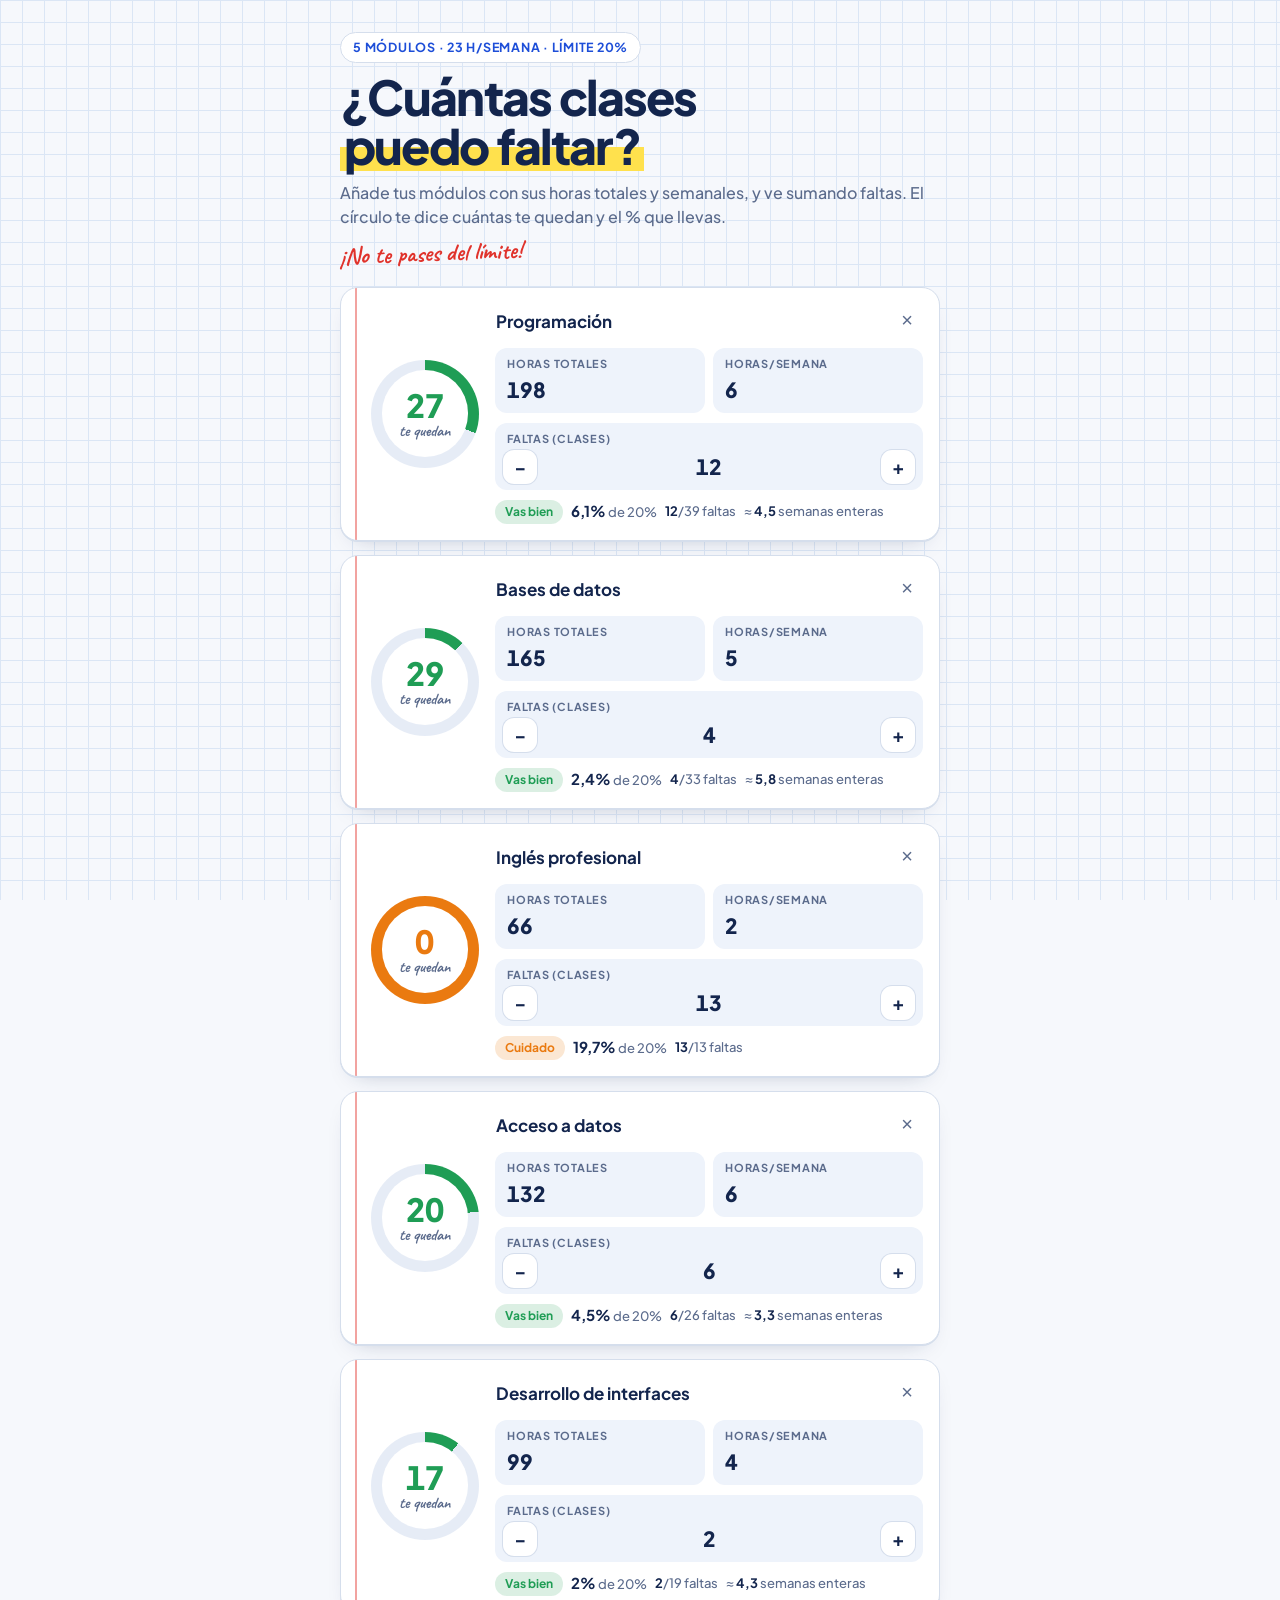
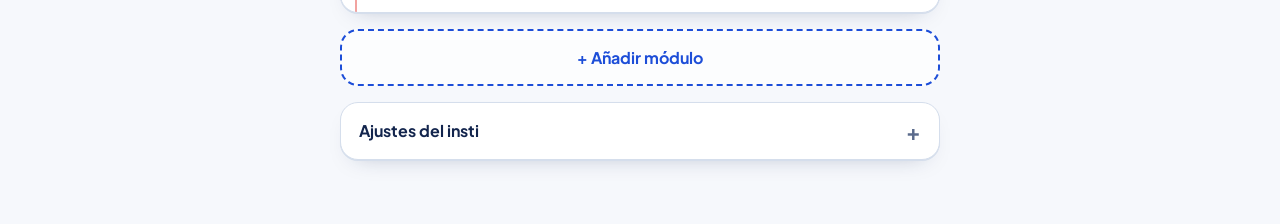
==== docs/index.html @ 83b90060 "Add files via upload" ====
<!DOCTYPE html>
<html lang="es">
<head>
  <meta charset="UTF-8">
  <meta name="viewport" content="width=device-width, initial-scale=1.0">
  <title>¿Cuántas clases puedo faltar? · Calculadora de faltas FP</title>
  <meta name="description" content="Calcula cuántas clases puedes faltar en cada módulo de FP antes de perder la evaluación continua.">
  <meta name="theme-color" content="#f6f8fc" media="(prefers-color-scheme: light)">
  <meta name="theme-color" content="#1c3a31" media="(prefers-color-scheme: dark)">
  <link rel="icon" href="img/favicon.svg" type="image/svg+xml">

  <link rel="preconnect" href="https://fonts.googleapis.com">
  <link rel="preconnect" href="https://fonts.gstatic.com" crossorigin>
  <link rel="stylesheet" href="https://fonts.googleapis.com/css2?family=Plus+Jakarta+Sans:wght@500;600;700;800&family=Caveat:wght@700&display=swap">
  <link rel="stylesheet" href="css/estilos.css">
</head>
<body>

  <main class="wrap">
    <header>
      <span class="tag" id="resumen">Agenda de faltas</span>
      <h1>¿Cuántas clases <em>puedo faltar?</em></h1>
      <p class="lead">Añade tus módulos con sus horas totales y semanales, y ve sumando faltas. El círculo te dice cuántas te quedan y el % que llevas.</p>
      <span class="hand">¡No te pases del límite!</span>
    </header>

    <div id="modulos" class="lista"></div>
    <button class="add" id="anadir" type="button">+ Añadir módulo</button>

    <details class="ajustes">
      <summary>Ajustes del insti</summary>
      <div class="settings">
        <label for="pct">% de faltas permitido
          <input id="pct" type="number" min="1" max="100" inputmode="numeric">
        </label>
        <label for="duracion">Minutos por clase
          <input id="duracion" type="number" min="10" step="5" inputmode="numeric">
        </label>
        <label for="semanas">Semanas de curso
          <input id="semanas" type="number" min="1" inputmode="numeric">
        </label>
        <p class="note">Normalmente en FP pierdes la evaluación continua al pasar del 20% de las horas de un módulo. Las horas totales de cada módulo salen en el currículo del ciclo o en la programación que te da el profe. Si dejas las horas totales vacías, se calculan con horas/semana × semanas de curso. Cada centro puede tenerlo distinto, así que confírmalo con tu tutor. Los datos se guardan solo en tu móvil u ordenador.</p>
      </div>
    </details>
  </main>

  <!-- Aviso con el gato cuando se pierde la evaluación continua -->
  <div class="overlay" id="aviso" hidden role="dialog" aria-modal="true" aria-labelledby="avisoTitulo">
    <div class="pop">
      <img src="img/gato-platano.png" alt="Gato plátano llorando y bailando">
      <h3 id="avisoTitulo">Has perdido la evaluación continua</h3>
      <p id="avisoTexto"></p>
      <button type="button" id="cerrarAviso">Vale… 😭</button>
    </div>
  </div>

  <script src="js/calculo.js"></script>
  <script src="js/app.js"></script>
</body>
</html>
---- docs/css/estilos.css ----
/* ==========================================================
   Calculadora de faltas FP
   Estilo: hoja de cuaderno cuadriculado (modo claro)
           y pizarra verde (modo oscuro)
   ========================================================== */

:root {
  --bg: #f6f8fc;
  --grid: #dbe6f5;
  --card: #ffffff;
  --soft: #eef3fb;
  --ink: #13254d;
  --muted: #5b6b8c;
  --line: #d5deec;

  --pen: #1d4ed8;        /* bolígrafo azul */
  --marker: #ffe14d;     /* subrayador */
  --marker-ink: #2a2300;
  --margin: #f2a3a0;     /* margen rojo del cuaderno */
  --track: #e6ecf6;

  --ok: #1f9d55;
  --warn: #ea7a10;
  --bad: #e0322b;

  --shadow: 0 1px 0 var(--line), 0 10px 24px -16px rgb(19 37 77 / .35);
  --font: "Plus Jakarta Sans", ui-sans-serif, system-ui, sans-serif;
  --hand: "Caveat", "Segoe Print", "Comic Sans MS", cursive;
}

@media (prefers-color-scheme: dark) {
  :root {
    --bg: #1c3a31;
    --grid: #25463c;
    --card: #22443a;
    --soft: #2a5145;
    --ink: #f3f1e7;
    --muted: #b5c7bd;
    --line: #3a6155;

    --pen: #9cc2ff;
    --marker: #ffe66b;
    --margin: #ff8a80;
    --track: #2f5a4d;

    --ok: #7ee0a3;
    --warn: #ffbf5e;
    --bad: #ff8a80;

    --shadow: 0 1px 0 var(--line), 0 12px 28px -16px rgb(0 0 0 / .55);
    color-scheme: dark;
  }
}

/* ---------- Base ---------- */

* { box-sizing: border-box; }

body {
  margin: 0;
  padding: 32px 16px 64px;
  color: var(--ink);
  font: 500 16px/1.5 var(--font);
  background-color: var(--bg);
  background-image:
    linear-gradient(var(--grid) 1px, transparent 1px),
    linear-gradient(90deg, var(--grid) 1px, transparent 1px);
  background-size: 22px 22px;
  background-attachment: fixed;
}

.wrap {
  max-width: 600px;
  margin: 0 auto;
  display: grid;
  gap: 16px;
}

button:focus-visible,
input:focus-visible,
summary:focus-visible {
  outline: 3px solid var(--marker);
  outline-offset: 2px;
}

/* ---------- Cabecera ---------- */

header {
  display: grid;
  gap: 10px;
  margin-bottom: 6px;
}

.tag {
  justify-self: start;
  padding: 5px 12px;
  border: 1px solid var(--line);
  border-radius: 99px;
  background: var(--card);
  color: var(--pen);
  font-size: 12.5px;
  font-weight: 700;
  letter-spacing: .06em;
  text-transform: uppercase;
}

h1 {
  margin: 0;
  font: 800 clamp(32px, 8.5vw, 48px)/1.02 var(--font);
  letter-spacing: -.035em;
  text-wrap: balance;
}

h1 em {
  font-style: normal;
  padding: 0 .08em;
  background: linear-gradient(transparent 52%, var(--marker) 52%, var(--marker) 92%, transparent 92%);
  -webkit-box-decoration-break: clone;
  box-decoration-break: clone;
}

.lead {
  margin: 0;
  color: var(--muted);
}

.hand {
  justify-self: start;
  margin-top: 2px;
  color: var(--bad);
  font: 700 24px/1 var(--hand);
  transform: rotate(-2deg);
}

/* ---------- Tarjeta de asignatura ---------- */

.lista {
  display: grid;
  gap: 14px;
}

.vacio {
  margin: 0;
  color: var(--muted);
  font: 700 20px/1.2 var(--hand);
}

.card {
  display: grid;
  grid-template-columns: auto 1fr;
  gap: 16px;
  align-items: center;
  padding: 16px 16px 16px 30px;
  border: 1px solid var(--line);
  border-radius: 18px;
  background-color: var(--card);
  /* línea roja de margen, como en las libretas */
  background-image: linear-gradient(90deg, transparent 14px, var(--margin) 14px, var(--margin) 16px, transparent 16px);
  box-shadow: var(--shadow);
}

/* Anillo de progreso */
@property --p {
  syntax: "<number>";
  inherits: false;
  initial-value: 0;
}

.ring {
  --p: 0;
  --c: var(--ok);
  width: 108px;
  aspect-ratio: 1;
  display: grid;
  place-items: center;
  border-radius: 50%;
  background: conic-gradient(var(--c) calc(var(--p) * 1%), var(--track) 0);
  transition: --p .4s;
}

.ring > div {
  width: 80%;
  aspect-ratio: 1;
  display: grid;
  place-items: center;
  align-content: center;
  border-radius: 50%;
  background: var(--card);
  line-height: 1;
  text-align: center;
}

.ring b {
  color: var(--c);
  font: 800 32px/1 var(--font);
  font-variant-numeric: tabular-nums;
}

.ring small {
  margin-top: 2px;
  color: var(--muted);
  font: 700 16px/1 var(--hand);
}

.ring img {
  width: 84%;
  transform-origin: 50% 90%;
  animation: bailar .55s ease-in-out infinite;
}

.side {
  display: grid;
  gap: 10px;
  min-width: 0;
}

.top {
  display: flex;
  align-items: center;
  gap: 6px;
}

.name {
  flex: 1;
  min-width: 0;
  margin-left: -8px;
  padding: 5px 8px;
  border: 1px solid transparent;
  border-radius: 10px;
  background: transparent;
  color: var(--ink);
  font: 700 17px var(--font);
}

.name::placeholder { color: var(--muted); }

.name:hover,
.name:focus {
  border-color: var(--line);
  background: var(--soft);
}

.x {
  flex: none;
  width: 32px;
  height: 32px;
  border: 0;
  border-radius: 10px;
  background: none;
  color: var(--muted);
  font-size: 20px;
  cursor: pointer;
}

.x:hover {
  background: var(--soft);
  color: var(--bad);
}

/* Contadores − / + */
.row {
  display: grid;
  grid-template-columns: 1fr 1fr;
  gap: 8px;
}

.box {
  display: grid;
  gap: 2px;
  min-width: 0;
  padding: 8px 8px 6px;
  border-radius: 12px;
  background: var(--soft);
}

.box > span {
  padding-left: 4px;
  color: var(--muted);
  font-size: 11px;
  font-weight: 700;
  letter-spacing: .07em;
  text-transform: uppercase;
}

/* Campos de horas (se rellenan una vez, sin botones) */
.campo { cursor: text; }

.campo input {
  width: 100%;
  min-width: 0;
  padding: 2px 4px 4px;
  border: 0;
  background: transparent;
  color: var(--ink);
  font: 800 21px var(--font);
  font-variant-numeric: tabular-nums;
  -moz-appearance: textfield;
  appearance: textfield;
}

.campo input::placeholder { color: var(--muted); font-weight: 600; }

.campo input::-webkit-inner-spin-button,
.campo input::-webkit-outer-spin-button {
  -webkit-appearance: none;
  margin: 0;
}

.step {
  display: flex;
  align-items: center;
  gap: 4px;
}

.step button {
  flex: none;
  width: 34px;
  height: 34px;
  border: 0;
  border-radius: 11px;
  background: var(--card);
  box-shadow: 0 0 0 1px var(--line);
  color: var(--ink);
  font: 700 19px/1 var(--font);
  cursor: pointer;
}

.step button:hover {
  background: var(--marker);
  color: var(--marker-ink);
  box-shadow: none;
}

.step button:active { transform: scale(.92); }

.step input {
  width: 100%;
  min-width: 0;
  padding: 0;
  border: 0;
  background: transparent;
  color: var(--ink);
  font: 800 21px var(--font);
  font-variant-numeric: tabular-nums;
  text-align: center;
  -moz-appearance: textfield;
  appearance: textfield;
}

.step input::-webkit-inner-spin-button,
.step input::-webkit-outer-spin-button {
  -webkit-appearance: none;
  margin: 0;
}

/* Estado */
.status {
  display: flex;
  flex-wrap: wrap;
  align-items: center;
  gap: 8px;
  color: var(--muted);
  font-size: 13px;
}

.status strong { color: var(--ink); }

.status .pct strong { font-size: 15px; }

.status .nota { font-style: italic; }

.pill {
  padding: 3px 10px;
  border-radius: 99px;
  font-size: 12px;
  font-weight: 700;
}

.pill.ok   { background: color-mix(in srgb, var(--ok) 16%, transparent);   color: var(--ok); }
.pill.warn { background: color-mix(in srgb, var(--warn) 18%, transparent); color: var(--warn); }
.pill.bad  { background: color-mix(in srgb, var(--bad) 18%, transparent);  color: var(--bad); }

@media (max-width: 420px) {
  .card {
    grid-template-columns: 1fr;
    justify-items: center;
  }
  .side { width: 100%; }
  .ring { width: 120px; }
}

/* ---------- Botón añadir y ajustes ---------- */

.add {
  padding: 16px;
  border: 2px dashed var(--pen);
  border-radius: 18px;
  background: color-mix(in srgb, var(--card) 70%, transparent);
  color: var(--pen);
  font: 700 16px var(--font);
  cursor: pointer;
}

.add:hover { background: var(--card); }

.ajustes {
  padding: 2px 18px;
  border: 1px solid var(--line);
  border-radius: 18px;
  background: var(--card);
  box-shadow: var(--shadow);
}

.ajustes summary {
  display: flex;
  justify-content: space-between;
  align-items: center;
  padding: 14px 0;
  font-weight: 700;
  list-style: none;
  cursor: pointer;
}

.ajustes summary::-webkit-details-marker { display: none; }

.ajustes summary::after {
  content: "+";
  color: var(--muted);
  font-size: 22px;
  line-height: 1;
}

.ajustes[open] summary::after { content: "−"; }

.settings {
  display: grid;
  grid-template-columns: repeat(auto-fit, minmax(150px, 1fr));
  gap: 12px;
  padding-bottom: 16px;
}

.settings label {
  display: grid;
  gap: 4px;
  color: var(--muted);
  font-size: 12.5px;
  font-weight: 700;
}

.settings input {
  width: 100%;
  min-width: 0;
  padding: 9px 12px;
  border: 1px solid var(--line);
  border-radius: 12px;
  background: var(--soft);
  color: var(--ink);
  font: 700 16px var(--font);
}

.note {
  grid-column: 1 / -1;
  margin: 0;
  color: var(--muted);
  font-size: 13px;
}

/* ---------- Aviso con el gato ---------- */

.overlay {
  position: fixed;
  inset: 0;
  z-index: 20;
  display: grid;
  place-items: center;
  padding: 16px;
  background: color-mix(in srgb, var(--bg) 75%, transparent);
  -webkit-backdrop-filter: blur(8px);
  backdrop-filter: blur(8px);
}

.overlay[hidden] { display: none; }

.pop {
  width: 100%;
  max-width: 360px;
  display: grid;
  justify-items: center;
  gap: 8px;
  padding: 24px 20px 20px;
  border: 1px solid var(--line);
  border-radius: 30px;
  background: var(--card);
  box-shadow: var(--shadow);
  text-align: center;
  animation: aparecer .45s cubic-bezier(.3, 1.5, .5, 1);
}

.pop img {
  width: min(220px, 60vw);
  height: auto;
  transform-origin: 50% 90%;
  animation: bailar .55s ease-in-out infinite;
}

.pop h3 {
  margin: 6px 0 0;
  color: var(--bad);
  font: 700 34px/1 var(--hand);
  text-wrap: balance;
}

.pop p {
  margin: 0;
  color: var(--muted);
}

.pop button {
  margin-top: 8px;
  padding: 12px 24px;
  border: 0;
  border-radius: 14px;
  background: var(--marker);
  color: var(--marker-ink);
  font: 800 16px var(--font);
  cursor: pointer;
}

/* ---------- Animaciones ---------- */

@keyframes bailar {
  0%   { transform: translateX(-8px) rotate(-10deg) translateY(0); }
  25%  { transform: translateX(0)    rotate(0)      translateY(-12px); }
  50%  { transform: translateX(8px)  rotate(10deg)  translateY(0); }
  75%  { transform: translateX(0)    rotate(0)      translateY(-12px); }
  100% { transform: translateX(-8px) rotate(-10deg) translateY(0); }
}

@keyframes aparecer {
  from { transform: scale(.7); opacity: 0; }
  to   { transform: scale(1);  opacity: 1; }
}

@media (prefers-reduced-motion: reduce) {
  .pop img,
  .ring img { animation-duration: 2.4s; }
  .pop { animation: none; }
  .ring { transition: none; }
}
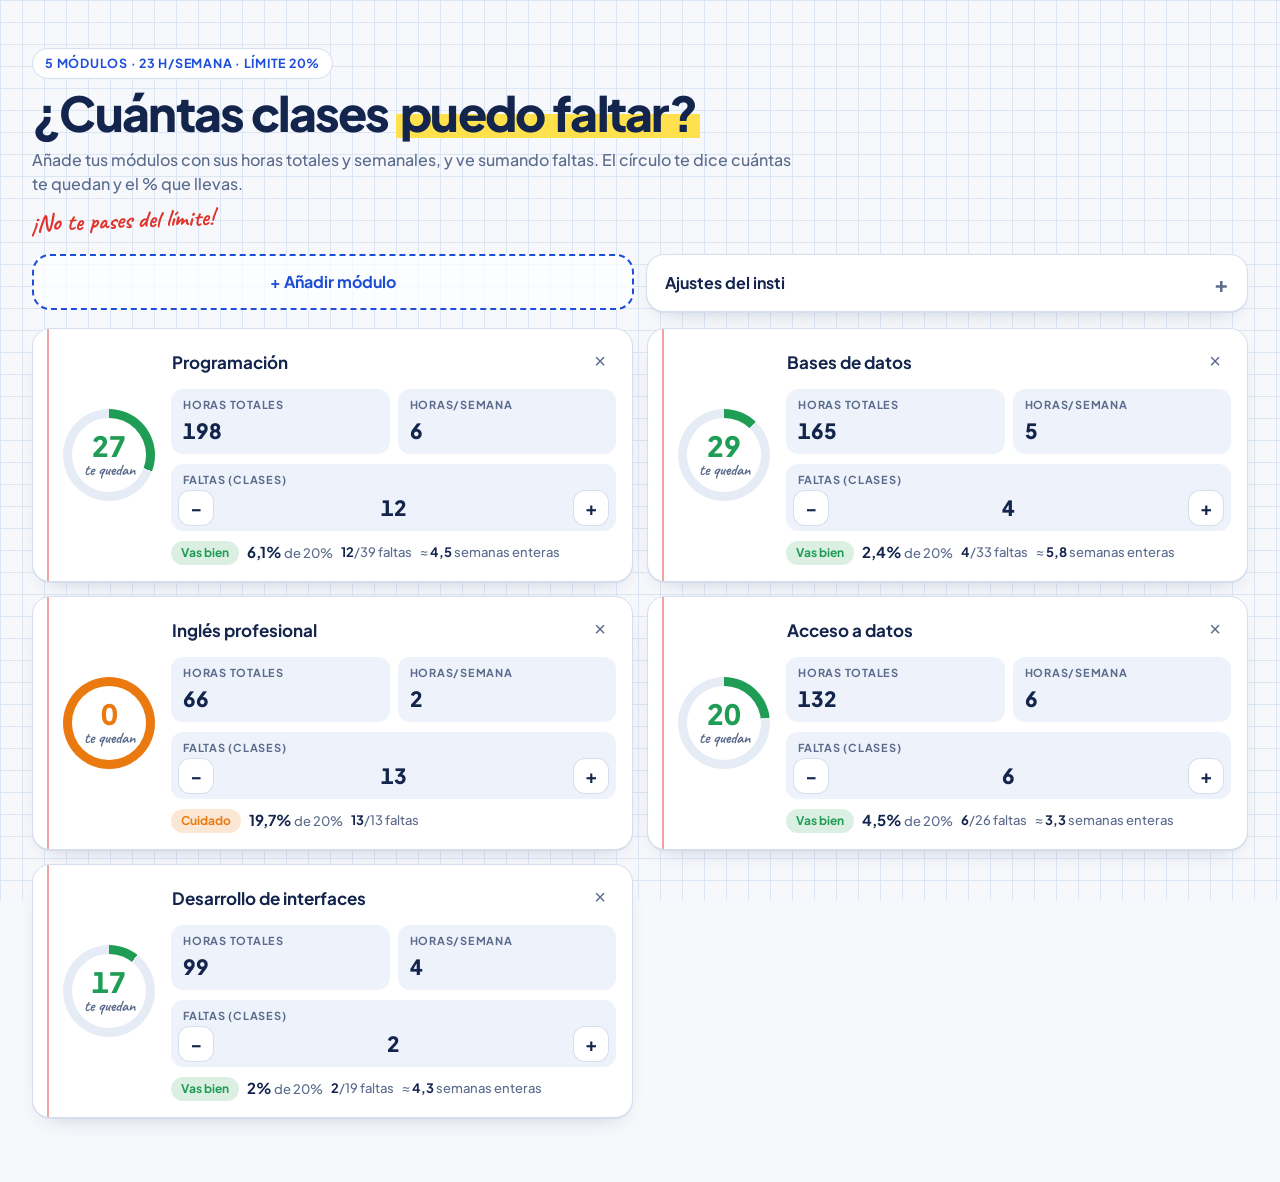
==== commit 20e97505: "Add files via upload" ====
--- a/docs/index.html
+++ b/docs/index.html
@@ -6,7 +6,7 @@
   <title>¿Cuántas clases puedo faltar? · Calculadora de faltas FP</title>
   <meta name="description" content="Calcula cuántas clases puedes faltar en cada módulo de FP antes de perder la evaluación continua.">
   <meta name="theme-color" content="#f6f8fc" media="(prefers-color-scheme: light)">
-  <meta name="theme-color" content="#1c3a31" media="(prefers-color-scheme: dark)">
+  <meta name="theme-color" content="#0f1730" media="(prefers-color-scheme: dark)">
   <link rel="icon" href="img/favicon.svg" type="image/svg+xml">
 
   <link rel="preconnect" href="https://fonts.googleapis.com">
@@ -24,10 +24,10 @@
       <span class="hand">¡No te pases del límite!</span>
     </header>
 
-    <div id="modulos" class="lista"></div>
-    <button class="add" id="anadir" type="button">+ Añadir módulo</button>
+    <div class="acciones">
+      <button class="add" id="anadir" type="button">+ Añadir módulo</button>
 
-    <details class="ajustes">
+      <details class="ajustes">
       <summary>Ajustes del insti</summary>
       <div class="settings">
         <label for="pct">% de faltas permitido
@@ -40,8 +40,11 @@
           <input id="semanas" type="number" min="1" inputmode="numeric">
         </label>
         <p class="note">Normalmente en FP pierdes la evaluación continua al pasar del 20% de las horas de un módulo. Las horas totales de cada módulo salen en el currículo del ciclo o en la programación que te da el profe. Si dejas las horas totales vacías, se calculan con horas/semana × semanas de curso. Cada centro puede tenerlo distinto, así que confírmalo con tu tutor. Los datos se guardan solo en tu móvil u ordenador.</p>
-      </div>
-    </details>
+        </div>
+      </details>
+    </div>
+
+    <div id="modulos" class="lista"></div>
   </main>
 
   <!-- Aviso con el gato cuando se pierde la evaluación continua -->
--- a/docs/css/estilos.css
+++ b/docs/css/estilos.css
@@ -1,7 +1,7 @@
 /* ==========================================================
    Calculadora de faltas FP
    Estilo: hoja de cuaderno cuadriculado (modo claro)
-           y pizarra verde (modo oscuro)
+           y cuaderno de noche azul marino (modo oscuro)
    ========================================================== */
 
 :root {
@@ -23,6 +23,9 @@
   --warn: #ea7a10;
   --bad: #e0322b;
 
+  --hl-from: 52%;        /* dónde empieza el subrayador del título */
+  --hl-ink: var(--ink);
+
   --shadow: 0 1px 0 var(--line), 0 10px 24px -16px rgb(19 37 77 / .35);
   --font: "Plus Jakarta Sans", ui-sans-serif, system-ui, sans-serif;
   --hand: "Caveat", "Segoe Print", "Comic Sans MS", cursive;
@@ -30,22 +33,25 @@
 
 @media (prefers-color-scheme: dark) {
   :root {
-    --bg: #1c3a31;
-    --grid: #25463c;
-    --card: #22443a;
-    --soft: #2a5145;
-    --ink: #f3f1e7;
-    --muted: #b5c7bd;
-    --line: #3a6155;
-
-    --pen: #9cc2ff;
-    --marker: #ffe66b;
-    --margin: #ff8a80;
-    --track: #2f5a4d;
-
-    --ok: #7ee0a3;
-    --warn: #ffbf5e;
-    --bad: #ff8a80;
+    --bg: #0f1730;
+    --grid: #18223f;
+    --card: #17213d;
+    --soft: #1f2b4b;
+    --ink: #edf1fb;
+    --muted: #9eabc9;
+    --line: #2a3758;
+
+    --pen: #8fb1ff;
+    --marker: #ffe14d;
+    --margin: #e8706a;
+    --track: #26335a;
+
+    --ok: #4fd18b;
+    --warn: #ffb547;
+    --bad: #ff7a72;
+
+    --hl-from: 8%;
+    --hl-ink: var(--marker-ink);
 
     --shadow: 0 1px 0 var(--line), 0 12px 28px -16px rgb(0 0 0 / .55);
     color-scheme: dark;
@@ -114,7 +120,8 @@
 h1 em {
   font-style: normal;
   padding: 0 .08em;
-  background: linear-gradient(transparent 52%, var(--marker) 52%, var(--marker) 92%, transparent 92%);
+  color: var(--hl-ink);
+  background: linear-gradient(transparent var(--hl-from), var(--marker) var(--hl-from), var(--marker) 92%, transparent 92%);
   -webkit-box-decoration-break: clone;
   box-decoration-break: clone;
 }
@@ -147,9 +154,10 @@
 
 .card {
   display: grid;
-  grid-template-columns: auto 1fr;
+  grid-template-columns: auto minmax(0, 1fr);
   gap: 16px;
   align-items: center;
+  min-width: 0;
   padding: 16px 16px 16px 30px;
   border: 1px solid var(--line);
   border-radius: 18px;
@@ -210,6 +218,7 @@
 
 .side {
   display: grid;
+  grid-template-columns: minmax(0, 1fr);
   gap: 10px;
   min-width: 0;
 }
@@ -260,12 +269,13 @@
 /* Contadores − / + */
 .row {
   display: grid;
-  grid-template-columns: 1fr 1fr;
+  grid-template-columns: repeat(2, minmax(0, 1fr));
   gap: 8px;
 }
 
 .box {
   display: grid;
+  grid-template-columns: minmax(0, 1fr);
   gap: 2px;
   min-width: 0;
   padding: 8px 8px 6px;
@@ -274,6 +284,9 @@
 }
 
 .box > span {
+  overflow: hidden;
+  text-overflow: ellipsis;
+  white-space: nowrap;
   padding-left: 4px;
   color: var(--muted);
   font-size: 11px;
@@ -380,6 +393,24 @@
 .pill.warn { background: color-mix(in srgb, var(--warn) 18%, transparent); color: var(--warn); }
 .pill.bad  { background: color-mix(in srgb, var(--bad) 18%, transparent);  color: var(--bad); }
 
+/* ---------- Ordenador: módulos en rejilla a todo el ancho ---------- */
+
+@media (min-width: 1000px) {
+  body { padding: 48px 32px 64px; }
+
+  .wrap { max-width: 1320px; }
+
+  header { max-width: 760px; }
+
+  .lista {
+    grid-template-columns: repeat(auto-fill, minmax(400px, 1fr));
+    align-items: stretch;
+  }
+
+  .ring { width: 92px; }
+  .ring b { font-size: 28px; }
+}
+
 @media (max-width: 420px) {
   .card {
     grid-template-columns: 1fr;
@@ -389,10 +420,18 @@
   .ring { width: 120px; }
 }
 
-/* ---------- Botón añadir y ajustes ---------- */
+/* ---------- Botón añadir y ajustes (arriba de los módulos) ---------- */
+
+.acciones {
+  display: grid;
+  grid-template-columns: repeat(auto-fit, minmax(240px, 1fr));
+  gap: 12px;
+  align-items: start;
+}
 
 .add {
-  padding: 16px;
+  min-height: 56px;
+  padding: 14px 16px;
   border: 2px dashed var(--pen);
   border-radius: 18px;
   background: color-mix(in srgb, var(--card) 70%, transparent);
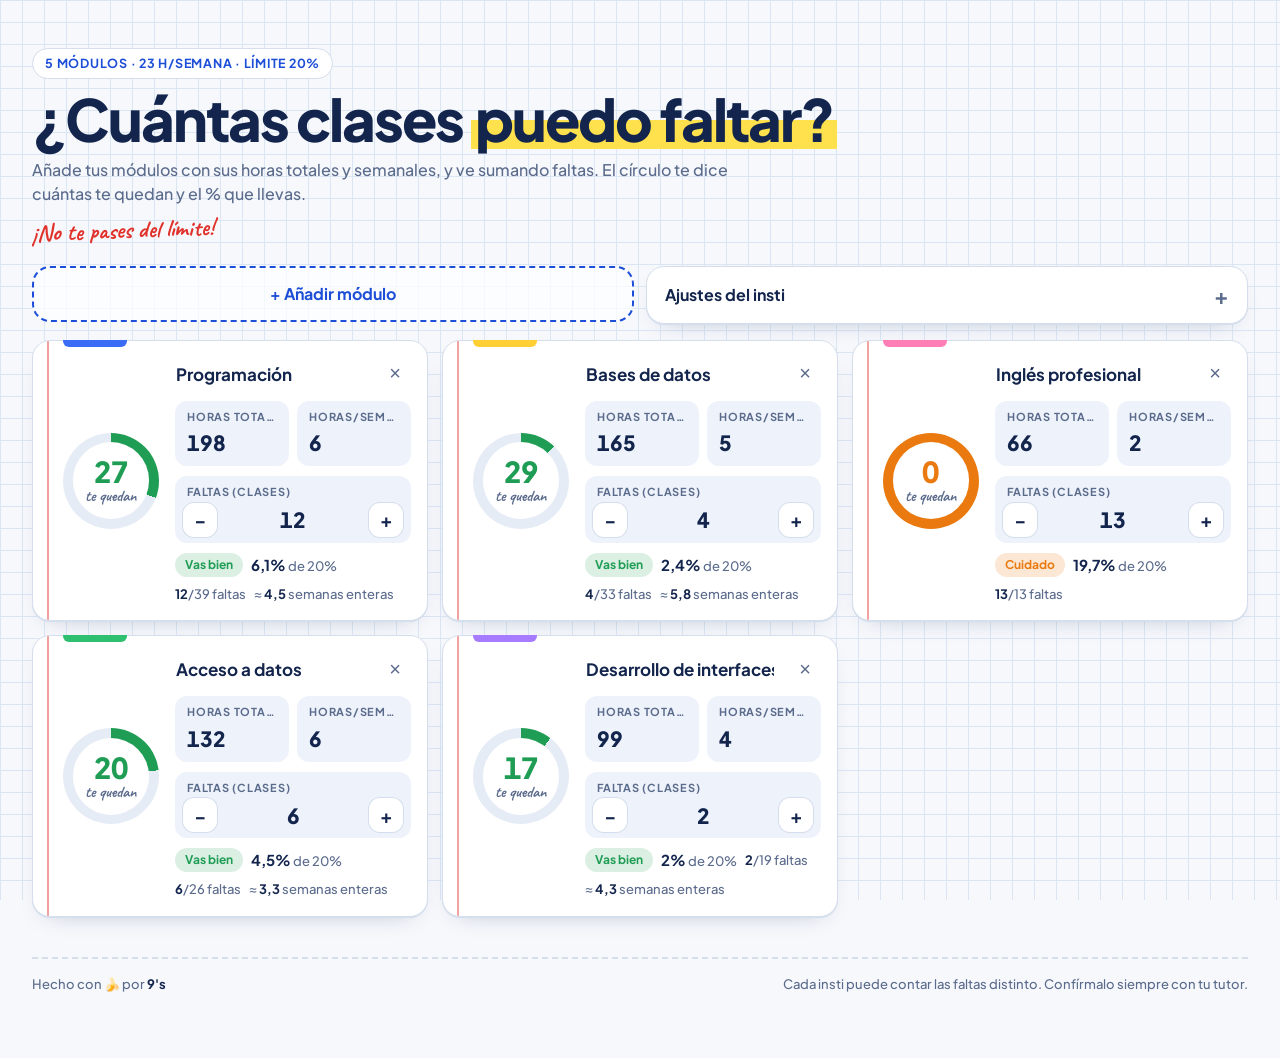
==== commit 3b971c46: "Add files via upload" ====
--- a/docs/index.html
+++ b/docs/index.html
@@ -12,16 +12,19 @@
   <link rel="preconnect" href="https://fonts.googleapis.com">
   <link rel="preconnect" href="https://fonts.gstatic.com" crossorigin>
   <link rel="stylesheet" href="https://fonts.googleapis.com/css2?family=Plus+Jakarta+Sans:wght@500;600;700;800&family=Caveat:wght@700&display=swap">
-  <link rel="stylesheet" href="css/estilos.css">
+  <link rel="stylesheet" href="css/estilos.css?v=5">
 </head>
 <body>
 
   <main class="wrap">
-    <header>
-      <span class="tag" id="resumen">Agenda de faltas</span>
-      <h1>¿Cuántas clases <em>puedo faltar?</em></h1>
-      <p class="lead">Añade tus módulos con sus horas totales y semanales, y ve sumando faltas. El círculo te dice cuántas te quedan y el % que llevas.</p>
-      <span class="hand">¡No te pases del límite!</span>
+    <header class="hero">
+      <div class="hero-texto">
+        <span class="tag" id="resumen">Agenda de faltas</span>
+        <h1>¿Cuántas clases <em>puedo faltar?</em></h1>
+        <p class="lead">Añade tus módulos con sus horas totales y semanales, y ve sumando faltas. El círculo te dice cuántas te quedan y el % que llevas.</p>
+        <span class="hand">¡No te pases del límite!</span>
+      </div>
+
     </header>
 
     <div class="acciones">
@@ -45,6 +48,11 @@
     </div>
 
     <div id="modulos" class="lista"></div>
+
+    <footer class="pie">
+      <span>Hecho con 🍌 por <strong>9's</strong></span>
+      <span>Cada insti puede contar las faltas distinto. Confírmalo siempre con tu tutor.</span>
+    </footer>
   </main>
 
   <!-- Aviso con el gato cuando se pierde la evaluación continua -->
@@ -57,7 +65,7 @@
     </div>
   </div>
 
-  <script src="js/calculo.js"></script>
-  <script src="js/app.js"></script>
+  <script src="js/calculo.js?v=5"></script>
+  <script src="js/app.js?v=5"></script>
 </body>
 </html>
--- a/docs/css/estilos.css
+++ b/docs/css/estilos.css
@@ -22,6 +22,13 @@
   --ok: #1f9d55;
   --warn: #ea7a10;
   --bad: #e0322b;
+
+  /* pestañas de colores de las fichas (como separadores de archivador) */
+  --tab-0: #3b6cf6;
+  --tab-1: #ffcf33;
+  --tab-2: #ff7eb6;
+  --tab-3: #2fbf71;
+  --tab-4: #a77bff;
 
   --hl-from: 52%;        /* dónde empieza el subrayador del título */
   --hl-ink: var(--ink);
@@ -76,7 +83,7 @@
 }
 
 .wrap {
-  max-width: 600px;
+  max-width: 1320px;
   margin: 0 auto;
   display: grid;
   gap: 16px;
@@ -91,11 +98,33 @@
 
 /* ---------- Cabecera ---------- */
 
-header {
+.hero {
+  display: grid;
+  gap: 24px;
+  align-items: center;
+  margin-bottom: 8px;
+}
+
+.hero-texto {
   display: grid;
   gap: 10px;
-  margin-bottom: 6px;
-}
+  min-width: 0;
+}
+
+/* Pie */
+.pie {
+  display: flex;
+  flex-wrap: wrap;
+  justify-content: space-between;
+  gap: 8px 24px;
+  margin-top: 24px;
+  padding-top: 16px;
+  border-top: 2px dashed var(--line);
+  color: var(--muted);
+  font-size: 13px;
+}
+
+.pie strong { color: var(--ink); }
 
 .tag {
   justify-self: start;
@@ -165,6 +194,27 @@
   /* línea roja de margen, como en las libretas */
   background-image: linear-gradient(90deg, transparent 14px, var(--margin) 14px, var(--margin) 16px, transparent 16px);
   box-shadow: var(--shadow);
+  position: relative;
+  transition: transform .2s, box-shadow .2s;
+}
+
+/* pestaña de color arriba de cada ficha */
+.card::before {
+  content: "";
+  position: absolute;
+  top: -1px;
+  left: 30px;
+  width: 64px;
+  height: 7px;
+  border-radius: 0 0 6px 6px;
+  background: var(--tab, var(--pen));
+}
+
+@media (hover: hover) {
+  .card:hover {
+    transform: translateY(-3px);
+    box-shadow: 0 1px 0 var(--line), 0 18px 32px -18px rgb(19 37 77 / .45);
+  }
 }
 
 /* Anillo de progreso */
@@ -393,22 +443,27 @@
 .pill.warn { background: color-mix(in srgb, var(--warn) 18%, transparent); color: var(--warn); }
 .pill.bad  { background: color-mix(in srgb, var(--bad) 18%, transparent);  color: var(--bad); }
 
-/* ---------- Ordenador: módulos en rejilla a todo el ancho ---------- */
-
-@media (min-width: 1000px) {
+/* ---------- Pantallas anchas: rejilla de fichas y pósit al lado del título ---------- */
+
+@media (min-width: 760px) {
   body { padding: 48px 32px 64px; }
 
-  .wrap { max-width: 1320px; }
-
-  header { max-width: 760px; }
-
   .lista {
-    grid-template-columns: repeat(auto-fill, minmax(400px, 1fr));
+    grid-template-columns: repeat(auto-fill, minmax(380px, 1fr));
     align-items: stretch;
   }
 
-  .ring { width: 92px; }
-  .ring b { font-size: 28px; }
+  .acciones { grid-template-columns: minmax(0, 1fr) minmax(0, 1fr); }
+}
+
+@media (min-width: 900px) {
+  h1 { font-size: 58px; }
+  .lead { max-width: 60ch; }
+}
+
+@media (min-width: 1000px) {
+  .ring { width: 96px; }
+  .ring b { font-size: 29px; }
 }
 
 @media (max-width: 420px) {
@@ -586,3 +641,5 @@
   .pop { animation: none; }
   .ring { transition: none; }
 }
+
+[hidden] { display: none !important; }
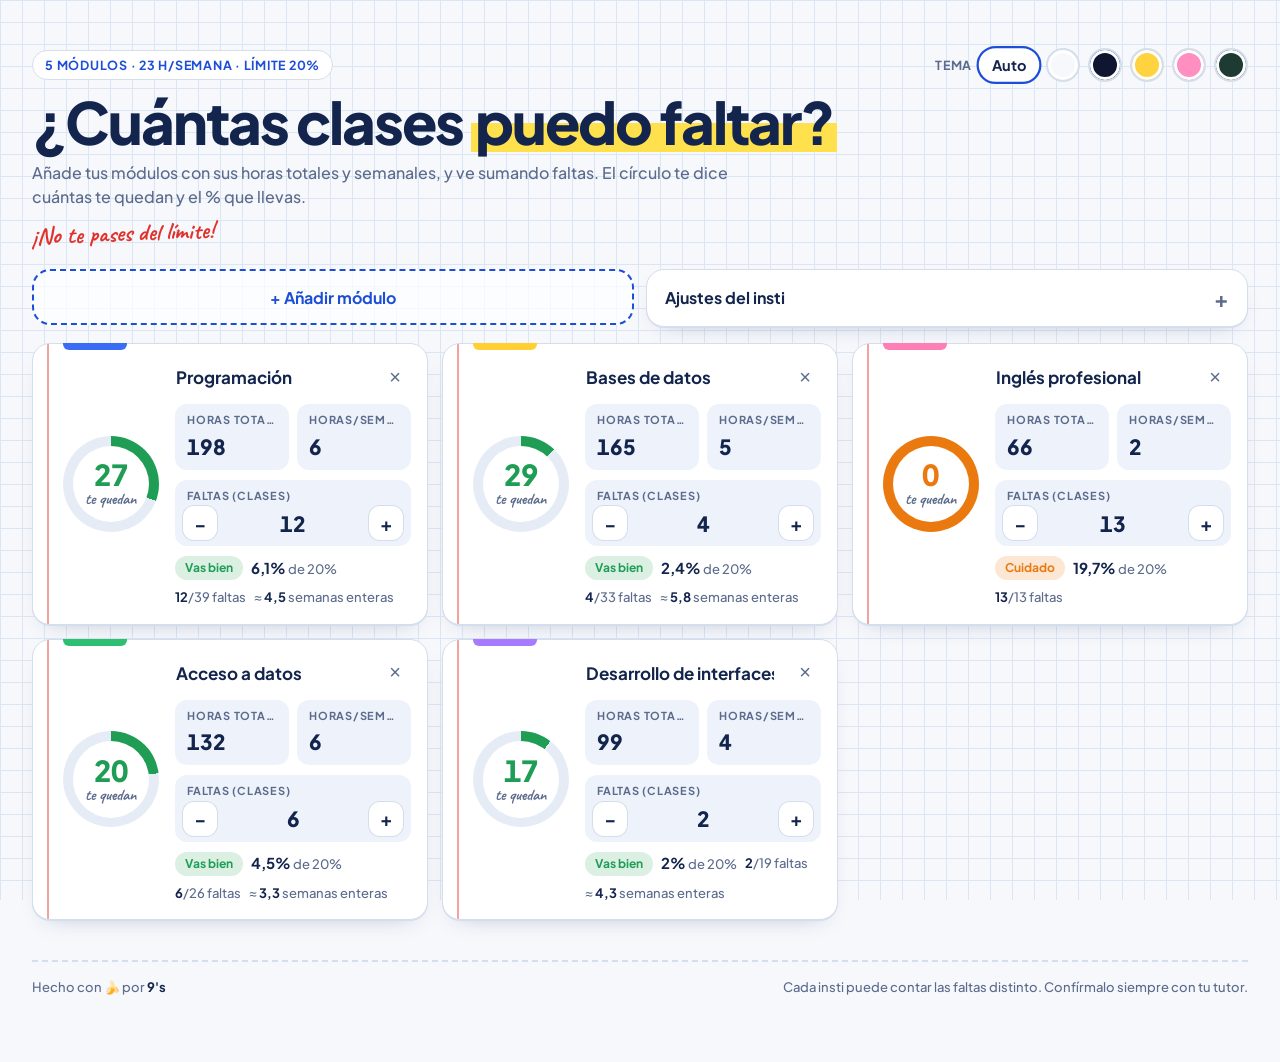
==== commit 101087cf: "Add files via upload" ====
--- a/docs/index.html
+++ b/docs/index.html
@@ -7,19 +7,34 @@
   <meta name="description" content="Calcula cuántas clases puedes faltar en cada módulo de FP antes de perder la evaluación continua.">
   <meta name="theme-color" content="#f6f8fc" media="(prefers-color-scheme: light)">
   <meta name="theme-color" content="#0f1730" media="(prefers-color-scheme: dark)">
+  <script>
+    // Aplica el tema guardado antes de pintar la página (para que no parpadee)
+    try { const t = localStorage.getItem("tema-faltas"); if (t) document.documentElement.dataset.tema = t; } catch (e) {}
+  </script>
   <link rel="icon" href="img/favicon.svg" type="image/svg+xml">
 
   <link rel="preconnect" href="https://fonts.googleapis.com">
   <link rel="preconnect" href="https://fonts.gstatic.com" crossorigin>
   <link rel="stylesheet" href="https://fonts.googleapis.com/css2?family=Plus+Jakarta+Sans:wght@500;600;700;800&family=Caveat:wght@700&display=swap">
-  <link rel="stylesheet" href="css/estilos.css?v=5">
+  <link rel="stylesheet" href="css/estilos.css?v=6">
 </head>
 <body>
 
   <main class="wrap">
     <header class="hero">
       <div class="hero-texto">
-        <span class="tag" id="resumen">Agenda de faltas</span>
+        <div class="cabecera-top">
+          <span class="tag" id="resumen">Agenda de faltas</span>
+          <div class="temas" role="group" aria-label="Elegir diseño">
+            <span>Tema</span>
+            <button type="button" class="tema tema-auto" data-tema="" aria-pressed="true">Auto</button>
+            <button type="button" class="tema" data-tema="cuaderno" style="--sw:#f6f8fc" title="Cuaderno" aria-label="Tema cuaderno"></button>
+            <button type="button" class="tema" data-tema="noche" style="--sw:#0f1730" title="Noche" aria-label="Tema noche"></button>
+            <button type="button" class="tema" data-tema="platano" style="--sw:#ffd23f" title="Plátano" aria-label="Tema plátano"></button>
+            <button type="button" class="tema" data-tema="chicle" style="--sw:#ff8fc0" title="Chicle" aria-label="Tema chicle"></button>
+            <button type="button" class="tema" data-tema="pizarra" style="--sw:#1d3b32" title="Pizarra" aria-label="Tema pizarra"></button>
+          </div>
+        </div>
         <h1>¿Cuántas clases <em>puedo faltar?</em></h1>
         <p class="lead">Añade tus módulos con sus horas totales y semanales, y ve sumando faltas. El círculo te dice cuántas te quedan y el % que llevas.</p>
         <span class="hand">¡No te pases del límite!</span>
@@ -65,7 +80,7 @@
     </div>
   </div>
 
-  <script src="js/calculo.js?v=5"></script>
-  <script src="js/app.js?v=5"></script>
+  <script src="js/calculo.js?v=6"></script>
+  <script src="js/app.js?v=6"></script>
 </body>
 </html>
--- a/docs/css/estilos.css
+++ b/docs/css/estilos.css
@@ -1,7 +1,7 @@
 /* ==========================================================
    Calculadora de faltas FP
-   Estilo: hoja de cuaderno cuadriculado (modo claro)
-           y cuaderno de noche azul marino (modo oscuro)
+   Estilo: hoja de cuaderno cuadriculado, con temas para elegir
+           (cuaderno, noche, plátano, chicle y pizarra)
    ========================================================== */
 
 :root {
@@ -38,8 +38,15 @@
   --hand: "Caveat", "Segoe Print", "Comic Sans MS", cursive;
 }
 
+/* ==========================================================
+   TEMAS
+   Sin elegir (automático): sigue el modo claro/oscuro del móvil.
+   Con data-tema en <html>: el tema que elige el usuario.
+   ========================================================== */
+
+/* Automático en modo oscuro */
 @media (prefers-color-scheme: dark) {
-  :root {
+  :root:not([data-tema]) {
     --bg: #0f1730;
     --grid: #18223f;
     --card: #17213d;
@@ -63,6 +70,154 @@
     --shadow: 0 1px 0 var(--line), 0 12px 28px -16px rgb(0 0 0 / .55);
     color-scheme: dark;
   }
+}
+
+/* Noche: azul marino */
+:root[data-tema="noche"] {
+  --bg: #0f1730;
+  --grid: #18223f;
+  --card: #17213d;
+  --soft: #1f2b4b;
+  --ink: #edf1fb;
+  --muted: #9eabc9;
+  --line: #2a3758;
+
+  --pen: #8fb1ff;
+  --marker: #ffe14d;
+  --margin: #e8706a;
+  --track: #26335a;
+
+  --ok: #4fd18b;
+  --warn: #ffb547;
+  --bad: #ff7a72;
+
+  --hl-from: 8%;
+  --hl-ink: var(--marker-ink);
+
+  --shadow: 0 1px 0 var(--line), 0 12px 28px -16px rgb(0 0 0 / .55);
+  color-scheme: dark;
+}
+
+/* Plátano: amarillo y marrón */
+:root[data-tema="platano"] {
+  --bg: #fff7d6;
+  --grid: #f4e6a8;
+  --card: #fffdf3;
+  --soft: #fff3c4;
+  --ink: #3b2a00;
+  --muted: #80683a;
+  --line: #efdc93;
+  --pen: #b26b00;
+  --marker: #ffd23f;
+  --marker-ink: #2e2200;
+  --margin: #f0a35e;
+  --track: #f7ebbd;
+  --ok: #3f8f2a;
+  --warn: #d06a00;
+  --bad: #d43a26;
+  --hl-from: 52%;
+  --hl-ink: var(--ink);
+  --shadow: 0 1px 0 var(--line), 0 10px 24px -16px rgb(80 60 0 / .35);
+  color-scheme: light;
+}
+
+/* Chicle: rosa */
+:root[data-tema="chicle"] {
+  --bg: #fff0f6;
+  --grid: #fbd9e7;
+  --card: #ffffff;
+  --soft: #fff1f7;
+  --ink: #4a1030;
+  --muted: #8c5574;
+  --line: #f6cfe0;
+  --pen: #d63384;
+  --marker: #ffb3d5;
+  --marker-ink: #4a1030;
+  --margin: #c9a3ff;
+  --track: #fbe1ec;
+  --ok: #1f9d6b;
+  --warn: #e07a12;
+  --bad: #d92d4f;
+  --hl-from: 52%;
+  --hl-ink: var(--ink);
+  --shadow: 0 1px 0 var(--line), 0 10px 24px -16px rgb(120 20 70 / .3);
+  color-scheme: light;
+}
+
+/* Pizarra: verde oscuro con tiza */
+:root[data-tema="pizarra"] {
+  --bg: #1d3b32;
+  --grid: #24473c;
+  --card: #234639;
+  --soft: #2b5446;
+  --ink: #f4f1e6;
+  --muted: #b7c9bf;
+  --line: #386152;
+  --pen: #ffe59a;
+  --marker: #fff3b0;
+  --marker-ink: #263a1e;
+  --margin: #ff9d8f;
+  --track: #2f5a4b;
+  --ok: #8be3a8;
+  --warn: #ffc56b;
+  --bad: #ff8f84;
+  --hl-from: 8%;
+  --hl-ink: var(--marker-ink);
+  --shadow: 0 1px 0 var(--line), 0 12px 28px -16px rgb(0 0 0 / .5);
+  color-scheme: dark;
+}
+
+/* Selector de tema */
+.temas {
+  display: flex;
+  align-items: center;
+  gap: 8px;
+  flex-wrap: wrap;
+}
+
+.temas > span {
+  color: var(--muted);
+  font-size: 12.5px;
+  font-weight: 700;
+  letter-spacing: .06em;
+  text-transform: uppercase;
+}
+
+.tema {
+  width: 34px;
+  height: 34px;
+  padding: 0;
+  border: 2px solid var(--line);
+  border-radius: 50%;
+  background: var(--sw);
+  box-shadow: inset 0 0 0 3px var(--card);
+  cursor: pointer;
+  transition: transform .15s;
+}
+
+.tema:hover { transform: scale(1.1); }
+
+.tema[aria-pressed="true"] {
+  border-color: var(--pen);
+  transform: scale(1.12);
+}
+
+.tema-auto {
+  width: auto;
+  padding: 0 12px;
+  border-radius: 99px;
+  background: var(--card);
+  box-shadow: none;
+  color: var(--ink);
+  font: 700 13px var(--font);
+}
+
+.cabecera-top {
+  display: flex;
+  flex-wrap: wrap;
+  justify-content: space-between;
+  align-items: center;
+  gap: 12px;
 }
 
 /* ---------- Base ---------- */
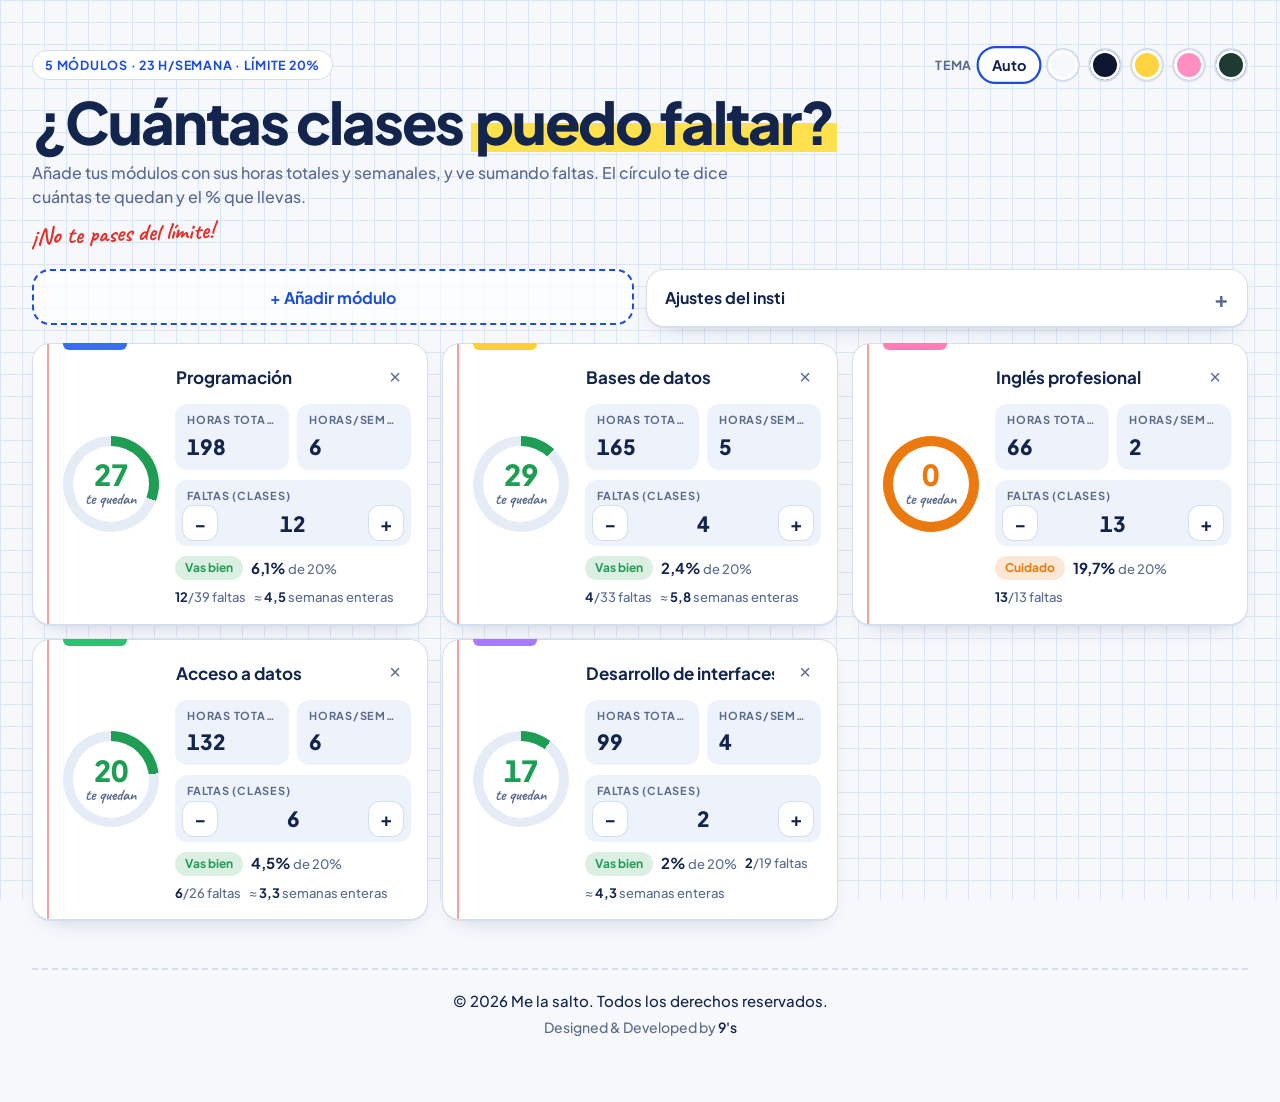
==== commit 9a3116ac: "Add files via upload" ====
--- a/docs/index.html
+++ b/docs/index.html
@@ -16,7 +16,7 @@
   <link rel="preconnect" href="https://fonts.googleapis.com">
   <link rel="preconnect" href="https://fonts.gstatic.com" crossorigin>
   <link rel="stylesheet" href="https://fonts.googleapis.com/css2?family=Plus+Jakarta+Sans:wght@500;600;700;800&family=Caveat:wght@700&display=swap">
-  <link rel="stylesheet" href="css/estilos.css?v=6">
+  <link rel="stylesheet" href="css/estilos.css?v=7">
 </head>
 <body>
 
@@ -65,8 +65,8 @@
     <div id="modulos" class="lista"></div>
 
     <footer class="pie">
-      <span>Hecho con 🍌 por <strong>9's</strong></span>
-      <span>Cada insti puede contar las faltas distinto. Confírmalo siempre con tu tutor.</span>
+      <p>© 2026 Me la salto. Todos los derechos reservados.</p>
+      <p class="firma">Designed &amp; Developed by <strong>9's</strong></p>
     </footer>
   </main>
 
@@ -80,7 +80,10 @@
     </div>
   </div>
 
-  <script src="js/calculo.js?v=6"></script>
-  <script src="js/app.js?v=6"></script>
+  <script src="js/calculo.js?v=7"></script>
+  <script src="js/app.js?v=7"></script>
+
+<script data-goatcounter="https://me-la-salto.goatcounter.com/count"
+        async src="//gc.zgo.at/count.js"></script>
 </body>
 </html>
--- a/docs/css/estilos.css
+++ b/docs/css/estilos.css
@@ -268,18 +268,28 @@
 
 /* Pie */
 .pie {
-  display: flex;
-  flex-wrap: wrap;
-  justify-content: space-between;
-  gap: 8px 24px;
-  margin-top: 24px;
-  padding-top: 16px;
+  display: grid;
+  justify-items: center;
+  gap: 4px;
+  margin-top: 32px;
+  padding-top: 20px;
   border-top: 2px dashed var(--line);
-  color: var(--muted);
-  font-size: 13px;
-}
-
-.pie strong { color: var(--ink); }
+  color: var(--ink);
+  font-size: 15px;
+  text-align: center;
+}
+
+.pie p { margin: 0; }
+
+.pie .firma {
+  color: var(--muted);
+  font-size: 14px;
+}
+
+.pie strong {
+  color: var(--ink);
+  font-weight: 600;
+}
 
 .tag {
   justify-self: start;
